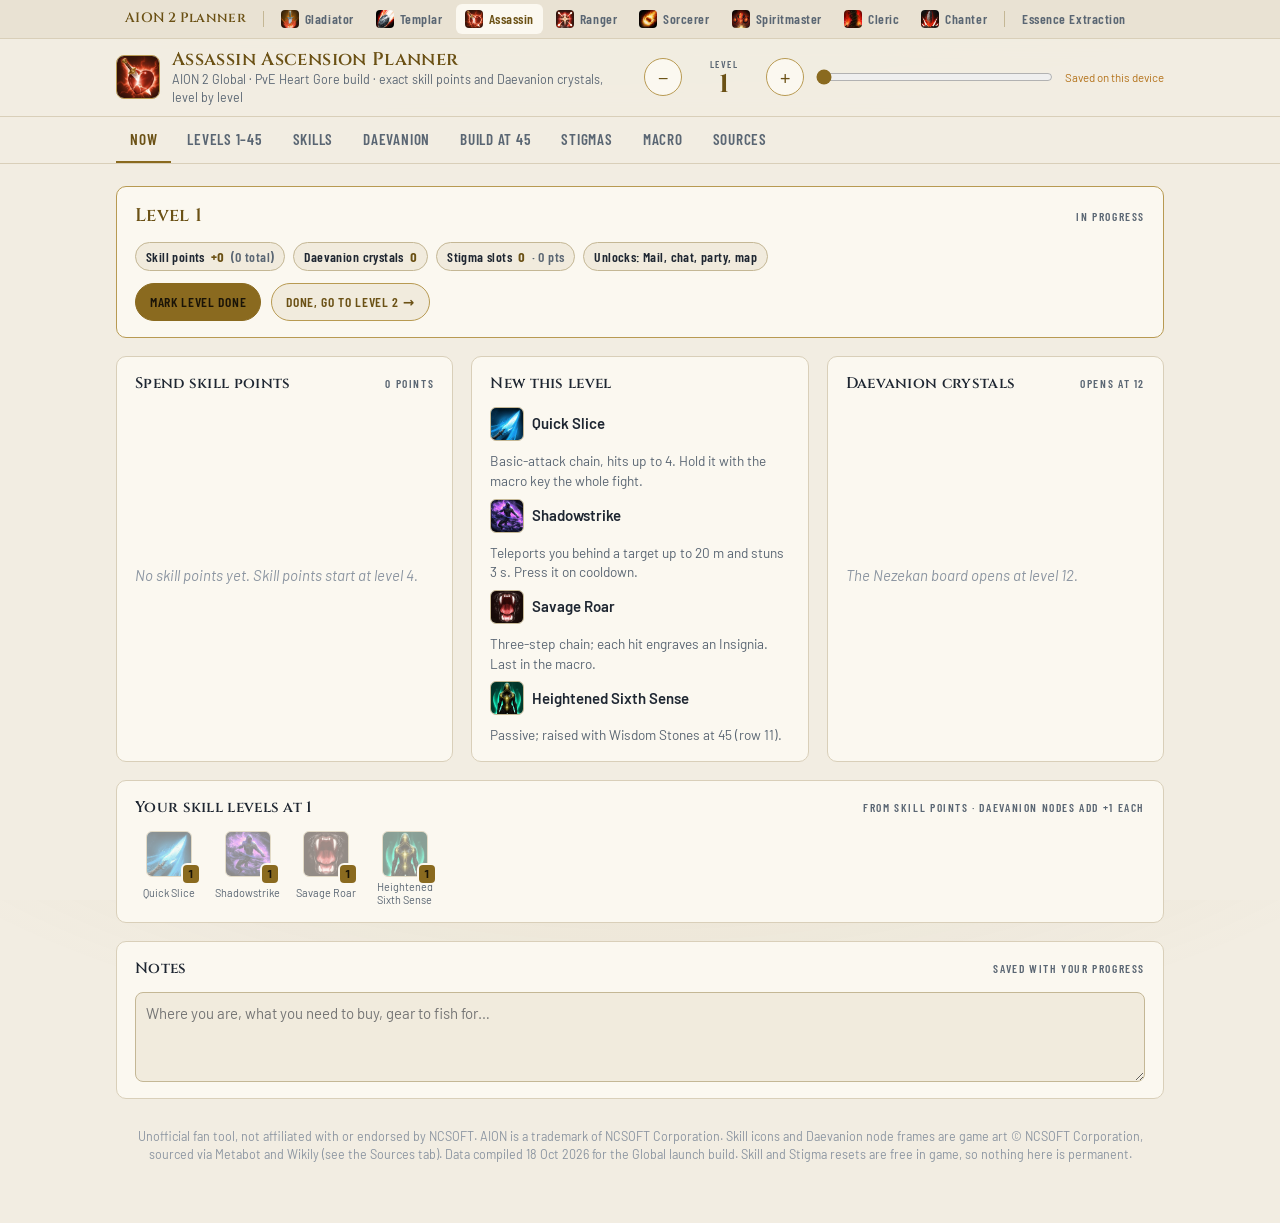
==== assassin-planner/index.html @ aa89713c "Add planners for the other seven classes, an Essence Extraction guide and a menu - Gladiator, Templa" ====
<!doctype html>
<html lang="en">
<head>
<meta charset="utf-8">
<meta name="viewport" content="width=device-width,initial-scale=1">
<title>Assassin Ascension Planner</title>
<meta name="description" content="Assassin levelling planner for AION 2 Global: PvE Heart Gore build, skill points, Specialties, Daevanion crystals and Stigmas for every level from 1 to 45.">
<link rel="icon" href="icons/13350000.webp">
<link rel="stylesheet" href="https://fonts.googleapis.com/css2?family=Cinzel:wght@500;600;700&family=Barlow:wght@400;500;600;700&family=Barlow+Condensed:wght@500;600;700&display=swap">
<link rel="stylesheet" href="../shared/planner.css">
</head>
<body>
<nav class="site" id="site" aria-label="Planners"></nav>
<header class="top"><div class="wrap">
  <div class="brand">
    <img src="icons/13350000.webp" alt="">
    <div><h1>Assassin Ascension Planner</h1><p class="sub">AION 2 Global · PvE Heart Gore build · exact skill points and Daevanion crystals, level by level</p></div>
  </div>
  <div class="lvl">
    <button class="btn" id="lvDown" aria-label="Level down">−</button>
    <div class="read"><span class="eyebrow">Level</span><output id="lvOut" for="lvRange">1</output></div>
    <button class="btn" id="lvUp" aria-label="Level up">+</button>
    <input type="range" id="lvRange" min="1" max="45" value="1" aria-label="Current level">
    <span class="save" id="saveState">Loading…</span>
  </div>
</div></header>

<nav class="tabs" aria-label="Sections"><div class="wrap" role="tablist">
  <button class="tab" role="tab" data-tab="now" aria-selected="true">Now</button>
  <button class="tab" role="tab" data-tab="levels">Levels 1–45</button>
  <button class="tab" role="tab" data-tab="skills">Skills</button>
  <button class="tab" role="tab" data-tab="daev">Daevanion</button>
  <button class="tab" role="tab" data-tab="build">Build at 45</button>
  <button class="tab" role="tab" data-tab="stig">Stigmas</button>
  <button class="tab" role="tab" data-tab="macro">Macro</button>
  <button class="tab" role="tab" data-tab="src">Sources</button>
</div></nav>

<main><div class="wrap">
  <section class="panel on" id="p-now" role="tabpanel"></section>
  <section class="panel" id="p-levels" role="tabpanel"></section>
  <section class="panel" id="p-skills" role="tabpanel"></section>
  <section class="panel" id="p-daev" role="tabpanel"></section>
  <section class="panel" id="p-build" role="tabpanel"></section>
  <section class="panel" id="p-stig" role="tabpanel"></section>
  <section class="panel" id="p-macro" role="tabpanel"></section>
  <section class="panel" id="p-src" role="tabpanel"></section>
  <p class="foot">Unofficial fan tool, not affiliated with or endorsed by NCSOFT. AION is a trademark of NCSOFT Corporation. Skill icons and Daevanion node frames are game art &copy; NCSOFT Corporation, sourced via Metabot and Wikily (see the Sources tab). Data compiled 18 Oct 2026 for the Global launch build. Skill and Stigma resets are free in game, so nothing here is permanent.</p>
</div></main>
<div class="tip" id="tip" hidden></div>
<script src="../shared/site.js"></script>
<script src="data.js"></script>
<script src="../shared/planner.js"></script>
</body>
</html>
---- shared/planner.css ----
/* Shared by every class planner and the gathering guide. Layout: a site menu, a sticky level bar, a tab strip, one column of panels (max 1080px); Daevanion boards are square CSS grids with the game's node frames. Dark-first, like the game UI. */
:root{
  --bg:#0b1016; --bg2:#111923; --panel:#172230; --panel2:#1d2a3a; --line:#2a3a4d; --line2:#3b4f66;
  --fg:#e9e3d3; --muted:#9ba7b5; --faint:#6c7886;
  --gold:#d6b45e; --gold2:#f1d98f; --gold-dim:#8f7a3d;
  --fire:#ff8249; --water:#62b6ff; --ok:#79d49a; --warn:#f0b65a;
  --p0:#e3c36a; --p1:#6fb3ff; --p2:#c69cff; --p3:#ff8fa6;
  --font-display:'Cinzel',Georgia,'Times New Roman',serif;
  --font-body:'Barlow','Segoe UI',system-ui,sans-serif;
  --font-cond:'Barlow Condensed','Barlow','Segoe UI',system-ui,sans-serif;
  --shadow:0 10px 30px rgba(0,0,0,.35);
  color-scheme:dark;
}
@media (prefers-color-scheme: light){
  :root:not([data-theme="dark"]){
    --bg:#f2ede2; --bg2:#e9e2d3; --panel:#fbf8f0; --panel2:#f1ebdd; --line:#d9cfb9; --line2:#c4b795;
    --fg:#1e2631; --muted:#5a6673; --faint:#8b95a1;
    --gold:#8a6a1f; --gold2:#6b5115; --gold-dim:#b89a52;
    --fire:#d2551c; --water:#1f6fc2; --ok:#2e8a52; --warn:#b4731c;
    --p0:#b8902a; --p1:#2b7fd4; --p2:#8a5fd0; --p3:#d44b6b;
    --shadow:0 10px 30px rgba(60,40,10,.12);
    color-scheme:light;
  }
}
:root[data-theme="light"]{
  --bg:#f2ede2; --bg2:#e9e2d3; --panel:#fbf8f0; --panel2:#f1ebdd; --line:#d9cfb9; --line2:#c4b795;
  --fg:#1e2631; --muted:#5a6673; --faint:#8b95a1;
  --gold:#8a6a1f; --gold2:#6b5115; --gold-dim:#b89a52;
  --fire:#d2551c; --water:#1f6fc2; --ok:#2e8a52; --warn:#b4731c;
  --p0:#b8902a; --p1:#2b7fd4; --p2:#8a5fd0; --p3:#d44b6b;
  --shadow:0 10px 30px rgba(60,40,10,.12);
  color-scheme:light;
}
*{box-sizing:border-box}
html,body{height:100%}
body{margin:0;background:var(--bg);color:var(--fg);font:15px/1.45 var(--font-body);-webkit-font-smoothing:antialiased}
body{background-image:radial-gradient(1200px 500px at 50% -200px, color-mix(in srgb, var(--gold) 12%, transparent), transparent 70%)}
button,input{font:inherit;color:inherit}
button{cursor:pointer}
button:focus-visible,input:focus-visible,[tabindex]:focus-visible{outline:2px solid var(--gold);outline-offset:2px}
img{max-width:100%}
h1,h2,h3{font-family:var(--font-display);font-weight:600;letter-spacing:.02em;text-wrap:balance;margin:0}
h2{font-size:1.15rem;color:var(--gold2)}
h3{font-size:.95rem;color:var(--fg)}
p{margin:0}
a{color:var(--water)}
.wrap{max-width:1080px;margin:0 auto;padding-inline:16px}
.eyebrow{font-family:var(--font-cond);font-weight:600;letter-spacing:.14em;text-transform:uppercase;font-size:.72rem;color:var(--muted)}
.num{font-variant-numeric:tabular-nums}

/* ---------- top bar ---------- */
.top{position:sticky;top:env(safe-area-inset-top,0px);z-index:20;background:color-mix(in srgb, var(--bg) 88%, transparent);backdrop-filter:blur(10px);border-bottom:1px solid var(--line)}
.top .wrap{display:flex;flex-wrap:wrap;align-items:center;gap:12px 24px;padding-block:10px}
.brand{display:flex;align-items:center;gap:12px;min-width:0;flex:1 1 280px}
.brand img{width:44px;height:44px;border-radius:8px;border:1px solid var(--gold-dim);box-shadow:0 0 0 2px var(--bg)}
.brand h1{font-size:1.15rem;color:var(--gold2);line-height:1.15}
.brand .sub{font-size:.78rem;color:var(--muted)}
.lvl{display:flex;align-items:center;gap:10px;flex:1 1 300px;max-width:520px}
.lvl .btn{width:38px;height:38px;border-radius:50%;border:1px solid var(--gold-dim);background:var(--panel);color:var(--gold2);font-size:1.3rem;line-height:1;display:grid;place-items:center}
.lvl .btn:hover{background:var(--panel2)}
.lvl .read{display:flex;flex-direction:column;align-items:center;min-width:64px}
.lvl .read .eyebrow{font-size:.62rem}
.lvl output{font-family:var(--font-display);font-size:1.6rem;font-weight:700;color:var(--gold2);line-height:1}
.lvl input[type=range]{flex:1;accent-color:var(--gold);min-width:90px}
.save{font-size:.72rem;color:var(--muted);white-space:nowrap}
.save.ok{color:var(--ok)}
.save.local{color:var(--warn)}

/* ---------- tabs ---------- */
.tabs{position:sticky;top:calc(env(safe-area-inset-top,0px) + 65px);z-index:19;background:var(--bg);border-bottom:1px solid var(--line)}
.tabs .wrap{display:flex;gap:2px;overflow-x:auto;scrollbar-width:none;padding-block:0}
.tabs .wrap::-webkit-scrollbar{display:none}
.tab{border:0;background:transparent;padding:11px 14px;font-family:var(--font-cond);font-weight:600;font-size:.95rem;letter-spacing:.05em;text-transform:uppercase;color:var(--muted);border-bottom:2px solid transparent;white-space:nowrap}
.tab:hover{color:var(--fg)}
.tab[aria-selected="true"]{color:var(--gold2);border-bottom-color:var(--gold)}
@media (max-width:640px){ .tabs{top:auto;position:static} }

main .wrap{padding-block:22px 60px;display:grid;gap:18px}
.panel{display:none}
.panel.on{display:grid;gap:18px}

/* ---------- cards ---------- */
.card{background:var(--panel);border:1px solid var(--line);border-radius:10px;padding:16px 18px;display:grid;gap:12px;min-width:0}
.card.gold{border-color:var(--gold-dim)}
.card header{display:flex;flex-wrap:wrap;align-items:baseline;gap:6px 14px}
.card header .eyebrow{margin-left:auto}
.grid2{display:grid;grid-template-columns:repeat(auto-fit,minmax(300px,1fr));gap:18px}
.chips{display:flex;flex-wrap:wrap;gap:8px}
.chip{display:inline-flex;align-items:center;gap:6px;padding:4px 10px;border-radius:999px;border:1px solid var(--line2);background:var(--panel2);font-family:var(--font-cond);font-weight:600;font-size:.85rem;letter-spacing:.03em}
.chip b{color:var(--gold2)}
.note{color:var(--muted);font-size:.9rem}
.keep{color:var(--warn);font-size:.9rem}
.keep::before{content:"Keep: ";font-family:var(--font-cond);font-weight:700;letter-spacing:.06em;text-transform:uppercase;font-size:.72rem}
.muted{color:var(--muted)}
.empty{color:var(--faint);font-style:italic}

/* skill icon */
.ico{width:34px;height:34px;border-radius:6px;border:1px solid var(--line2);object-fit:cover;flex:none;background:#000}
.ico.sm{width:24px;height:24px;border-radius:5px}
.ico.lg{width:48px;height:48px;border-radius:8px}
.sk{display:inline-flex;align-items:center;gap:8px;min-width:0}
.sk .nm{font-weight:600}
.sk.fire .nm{color:var(--fire)} .sk.water .nm{color:var(--water)}
.list{display:grid;gap:8px;margin:0;padding:0;list-style:none}
.list li{display:flex;align-items:center;gap:10px;flex-wrap:wrap;min-width:0}
.list li .arrow{font-family:var(--font-cond);font-weight:700;font-size:1.05rem;color:var(--gold2);white-space:nowrap}
.list li .cost{margin-left:auto;color:var(--muted);font-size:.85rem;white-space:nowrap}
.lvbadge{display:inline-grid;place-items:center;min-width:1.5em;height:1.5em;padding-inline:.35em;border-radius:5px;background:var(--panel2);border:1px solid var(--line2);font-family:var(--font-cond);font-weight:700;font-size:.8rem;color:var(--gold2)}
.spec{display:grid;gap:4px}
.spec .pick{color:var(--fg)}

/* icon wall: skill levels at this level */
.wall{display:grid;grid-template-columns:repeat(auto-fill,minmax(64px,1fr));gap:10px}
.wall .cell{position:relative;display:grid;justify-items:center;gap:4px;text-align:center;font-size:.68rem;line-height:1.15;color:var(--muted)}
.wall .cell .ico{width:46px;height:46px}
.wall .cell .lv{position:absolute;top:34px;right:calc(50% - 30px);background:var(--gold);color:#1a1408;font-family:var(--font-cond);font-weight:700;font-size:.72rem;line-height:1;padding:3px 5px;border-radius:4px;box-shadow:0 0 0 2px var(--panel)}
.wall .cell.max .lv{background:var(--fire);color:#fff}
.wall .cell.one .ico{opacity:.45}

/* ---------- buttons ---------- */
.act{display:flex;flex-wrap:wrap;gap:10px}
.pill{border:1px solid var(--gold-dim);background:var(--panel2);color:var(--gold2);padding:8px 14px;border-radius:999px;font-family:var(--font-cond);font-weight:600;letter-spacing:.05em;text-transform:uppercase;font-size:.85rem}
.pill:hover{background:color-mix(in srgb, var(--gold) 18%, var(--panel2))}
.pill.primary{background:var(--gold);color:#1a1408;border-color:var(--gold)}
.pill.primary:hover{background:var(--gold2)}
.pill.done{background:var(--ok);color:#0b2213;border-color:var(--ok)}
.pill.ghost{border-color:var(--line2);color:var(--muted)}

/* ---------- levels table ---------- */
.tscroll{overflow-x:auto;min-width:0}
table{border-collapse:collapse;width:100%;font-size:.9rem}
th,td{text-align:left;padding:8px 10px;border-bottom:1px solid var(--line);vertical-align:top}
th{font-family:var(--font-cond);font-weight:600;letter-spacing:.08em;text-transform:uppercase;font-size:.72rem;color:var(--muted);position:sticky;top:0;background:var(--panel)}
tr.cur td{background:color-mix(in srgb, var(--gold) 12%, transparent)}
tr.isdone td{opacity:.6}
tr.isdone td:first-child,tr.isdone td:nth-child(2){opacity:1}
tr.clickable{cursor:pointer}
tr.clickable:hover td{background:color-mix(in srgb, var(--gold) 6%, transparent)}
td .mini{display:inline-flex;align-items:center;gap:4px;margin:2px 8px 2px 0;white-space:nowrap}
td .mini .ico{width:22px;height:22px;border-radius:4px}
.chk{width:18px;height:18px;accent-color:var(--ok)}
.lvcell{font-family:var(--font-display);font-weight:700;color:var(--gold2)}

/* ---------- skills table ---------- */
.skillrow{display:grid;grid-template-columns:48px 1fr;gap:12px;padding:12px 0;border-bottom:1px solid var(--line)}
.skillrow:last-child{border-bottom:0}
.skillrow .meta{display:flex;flex-wrap:wrap;gap:6px 14px;font-size:.82rem;color:var(--muted)}
.skillrow .meta b{color:var(--fg);font-weight:600}
.skillrow .role{font-size:.9rem}
.skillrow .specs{display:grid;gap:3px;font-size:.85rem}
.skillrow .specs span{color:var(--muted)}
.skillrow .specs span b{color:var(--gold2);font-family:var(--font-cond);font-weight:600;letter-spacing:.05em}
.skillrow .head{display:flex;flex-wrap:wrap;align-items:center;gap:8px 12px}

/* ---------- boards ---------- */
.btabs{display:flex;flex-wrap:wrap;gap:8px}
.btab{border:1px solid var(--line2);background:var(--panel2);padding:7px 14px;border-radius:8px;font-family:var(--font-cond);font-weight:600;letter-spacing:.05em;text-transform:uppercase;font-size:.85rem;color:var(--muted)}
.btab[aria-selected="true"]{border-color:var(--gold);color:var(--gold2);background:color-mix(in srgb, var(--gold) 14%, var(--panel2))}
.btab small{display:block;font-weight:500;letter-spacing:0;text-transform:none;font-size:.72rem;color:var(--faint)}
.boardwrap{display:grid;grid-template-columns:minmax(0,640px) minmax(260px,1fr);gap:20px;align-items:start}
@media (max-width:860px){ .boardwrap{grid-template-columns:1fr} }
.board{display:grid;gap:3px;width:100%;max-width:640px;font-size:clamp(7px,1.6vw,13px);background:color-mix(in srgb, var(--bg2) 80%, black);padding:8px;border-radius:12px;border:1px solid var(--line);position:relative}
.nd{position:relative;aspect-ratio:1;border:0;padding:0;background:transparent;border-radius:14%;opacity:.28;filter:grayscale(.7);transition:opacity .15s,transform .15s}
.nd.g-start{opacity:1;filter:none;cursor:default}
.nd.route{opacity:.72;filter:none}
.nd.owned{opacity:1;filter:none}
.nd.now{opacity:1;filter:none;animation:pulse 1.4s ease-in-out infinite}
.nd:hover{opacity:1;filter:none;transform:scale(1.08);z-index:3}
.nd .frame{position:absolute;inset:0;background:center/100% 100% no-repeat}
.nd.g-common .frame{background-image:url(sprites/common.png)}
.nd.g-rare .frame{background-image:url(sprites/rare.png)}
.nd.g-legend .frame{background-image:url(sprites/legend.png)}
.nd.g-unique .frame{background-image:url(sprites/unique.png)}
.nd.g-start .frame{background-image:url(sprites/start.png)}
.nd img{position:absolute;left:22%;top:22%;width:56%;height:56%;border-radius:50%;object-fit:cover;box-shadow:0 0 0 1px rgba(0,0,0,.6)}
.nd .ab{position:absolute;inset:0;display:grid;place-items:center;font-family:var(--font-cond);font-weight:700;font-size:1em;letter-spacing:.02em;color:#f3dc92;text-shadow:0 1px 2px #000}
.nd.g-unique .ab{color:#ffd47a;font-size:1.05em}
.nd .n{position:absolute;right:-6%;top:-6%;min-width:1.5em;height:1.5em;padding-inline:.25em;border-radius:50%;display:grid;place-items:center;font-family:var(--font-cond);font-weight:700;font-size:1.05em;line-height:1;color:#111;background:var(--p0);box-shadow:0 0 0 1.5px #000;z-index:2}
.nd.ph1 .n{background:var(--p1)} .nd.ph2 .n{background:var(--p2)} .nd.ph3 .n{background:var(--p3)}
.nd .ring{position:absolute;inset:3%;border-radius:14%;border:2px solid transparent;pointer-events:none}
.nd.ph0 .ring{border-color:color-mix(in srgb, var(--p0) 70%, transparent)}
.nd.ph1 .ring{border-color:color-mix(in srgb, var(--p1) 70%, transparent)}
.nd.ph2 .ring{border-color:color-mix(in srgb, var(--p2) 70%, transparent)}
.nd.ph3 .ring{border-color:color-mix(in srgb, var(--p3) 70%, transparent)}
.nd.owned .ring{border-width:2.5px;border-style:solid;border-color:var(--ok)}
.nd.owned::after{content:"";position:absolute;right:-5%;bottom:-5%;width:28%;height:28%;border-radius:50%;background:var(--ok);box-shadow:0 0 0 1.5px #000;z-index:2}
@keyframes pulse{0%,100%{box-shadow:0 0 0 0 color-mix(in srgb, var(--gold) 70%, transparent)}50%{box-shadow:0 0 0 5px transparent}}
@media (prefers-reduced-motion: reduce){ .nd.now{animation:none;box-shadow:0 0 0 3px var(--gold)} .nd{transition:none} }
.legend{display:flex;flex-wrap:wrap;gap:8px 16px;font-size:.8rem;color:var(--muted);align-items:center}
.legend i{display:inline-block;width:12px;height:12px;border-radius:50%;margin-right:5px;vertical-align:-1px}
.steps{display:grid;gap:6px;margin:0;padding:0;list-style:none;font-size:.9rem}
.steps li{display:grid;grid-template-columns:auto 1fr auto;gap:10px;align-items:center;padding:6px 8px;border-radius:8px;border:1px solid var(--line);background:var(--panel2)}
.steps li.owned{border-color:color-mix(in srgb, var(--ok) 50%, var(--line))}
.steps li .n{width:1.7em;height:1.7em;border-radius:50%;display:grid;place-items:center;font-family:var(--font-cond);font-weight:700;color:#111;background:var(--p0);font-size:.8rem}
.steps li.ph1 .n{background:var(--p1)} .steps li.ph2 .n{background:var(--p2)} .steps li.ph3 .n{background:var(--p3)}
.steps li .n.none{background:var(--line2);color:var(--fg)}
.steps li small{color:var(--muted);display:block}
.steps li .cost{color:var(--muted);font-family:var(--font-cond);font-weight:600;white-space:nowrap}
.steps li .lv{font-family:var(--font-cond);font-weight:700;color:var(--gold2)}
.tip{position:fixed;z-index:50;pointer-events:none;background:var(--panel);border:1px solid var(--gold-dim);color:var(--fg);padding:6px 10px;border-radius:8px;font-size:.82rem;box-shadow:var(--shadow);max-width:260px}
.tip[hidden]{display:none}
.phase-h{display:flex;flex-wrap:wrap;align-items:baseline;gap:8px 14px}
.phase-h .dot{width:12px;height:12px;border-radius:50%;display:inline-block}

/* ---------- build / stigma ---------- */
.order{display:grid;gap:8px;margin:0;padding:0;list-style:none;counter-reset:o}
.order li{display:grid;grid-template-columns:2.2em 1fr auto;gap:10px;align-items:center;padding:8px 10px;border:1px solid var(--line);border-radius:8px;background:var(--panel2)}
.order li .o{font-family:var(--font-display);font-weight:700;color:var(--gold2);font-size:1.05rem;text-align:center}
.order li .skills{display:flex;flex-wrap:wrap;gap:6px 12px}
.order li .to{font-family:var(--font-cond);font-weight:600;color:var(--muted);white-space:nowrap;text-align:right}
.order li .to b{color:var(--gold2);display:block;font-size:1.05rem}
.stig{display:grid;grid-template-columns:48px 1fr;gap:12px;align-items:start}
.macro{display:grid;gap:10px}
.macro .row{display:grid;grid-template-columns:150px 1fr;gap:10px;align-items:start;font-size:.92rem}
.macro .row .k{font-family:var(--font-cond);font-weight:600;letter-spacing:.05em;text-transform:uppercase;color:var(--gold2);font-size:.8rem;padding-top:3px}
.macro .row .v{display:flex;flex-wrap:wrap;gap:6px 10px;align-items:center}
@media (max-width:520px){ .macro .row{grid-template-columns:1fr} }
.src{display:grid;gap:8px;margin:0;padding-left:1.2em;font-size:.92rem}
textarea{width:100%;min-height:90px;background:var(--panel2);color:var(--fg);border:1px solid var(--line2);border-radius:8px;padding:10px;font:inherit;resize:vertical}

/* macro */
.keys{display:grid;grid-template-columns:repeat(auto-fit,minmax(230px,1fr));gap:12px}
.keytile{display:grid;gap:8px;align-content:start;padding:12px;border:1px solid var(--line2);border-radius:10px;background:var(--panel2)}
.keytile .kcap{justify-self:start;font-family:var(--font-cond);font-weight:700;letter-spacing:.08em;text-transform:uppercase;font-size:.72rem;padding:3px 9px;border-radius:5px;background:var(--bg);border:1px solid var(--line2);border-bottom-width:3px;color:var(--gold2)}
.keytile.macrokey{border-color:var(--gold);background:color-mix(in srgb, var(--gold) 10%, var(--panel2))}
.keytile .kbody{font-weight:600}
.keytile small{color:var(--muted);font-size:.85rem;line-height:1.35}
.mstacks{display:flex;flex-wrap:wrap;gap:16px;align-items:flex-start}
.mstack{display:grid;gap:8px;flex:1 1 280px;min-width:0;padding:12px;border:1px solid var(--gold-dim);border-radius:10px;background:var(--panel2)}
.mstack.small{flex:0 1 280px}
.mtag{font-family:var(--font-cond);font-weight:700;letter-spacing:.08em;text-transform:uppercase;font-size:.78rem;color:var(--gold2)}
.mcells{display:grid;gap:6px;margin:0;padding:0;list-style:none}
.mcell{display:grid;grid-template-columns:auto auto 1fr;gap:10px;align-items:center;padding:6px 8px;border-radius:8px;border:1px solid var(--line);background:var(--panel)}
.mcell .mn{width:1.8em;height:1.8em;border-radius:50%;display:grid;place-items:center;font-family:var(--font-cond);font-weight:700;font-size:.85rem;background:var(--line2);color:var(--fg)}
.mcell.first{border-color:var(--gold)}
.mcell.first .mn{background:var(--gold);color:#1a1408}
.mcell small{grid-column:3;color:var(--muted);font-size:.8rem;margin-top:-4px}
.seq{display:flex;flex-wrap:wrap;gap:6px 8px;align-items:center;font-family:var(--font-cond);font-weight:600}
.seq .s{display:inline-flex;align-items:center;gap:6px;padding:3px 10px 3px 4px;border-radius:999px;background:var(--panel2);border:1px solid var(--line2)}
.seq .s b{width:1.6em;height:1.6em;border-radius:50%;display:grid;place-items:center;background:var(--gold);color:#1a1408;font-size:.8rem}
.seq .a{color:var(--gold-dim)}
.when{display:grid;gap:8px;margin:0;padding:0;list-style:none}
.when li{display:grid;grid-template-columns:minmax(150px,230px) 1fr;gap:6px 14px;align-items:center;padding:8px 10px;border:1px solid var(--line);border-radius:8px;background:var(--panel2)}
.when li .who{display:flex;flex-wrap:wrap;gap:6px 10px}
.when li .why{color:var(--muted);font-size:.9rem}
@media (max-width:560px){ .when li{grid-template-columns:1fr} }
.fix{display:grid;gap:8px;margin:0;padding:0;list-style:none}
.fix li{padding:8px 10px;border-left:3px solid var(--warn);background:var(--panel2);border-radius:0 8px 8px 0;font-size:.9rem}
.fix li b{color:var(--warn)}
.foot{color:var(--faint);font-size:.78rem;text-align:center;padding-top:10px}

/* ---------- site menu ---------- */
.site{background:var(--bg2);border-bottom:1px solid var(--line);font-family:var(--font-cond);font-weight:600;letter-spacing:.04em;font-size:.85rem}
.site .wrap{display:flex;align-items:center;gap:4px;overflow-x:auto;scrollbar-width:none;padding-block:4px}
.site .wrap::-webkit-scrollbar{display:none}
.site a{color:var(--muted);text-decoration:none;padding:5px 9px;border-radius:6px;white-space:nowrap;display:inline-flex;align-items:center;gap:6px}
.site a:hover{color:var(--fg);background:var(--panel)}
.site a[aria-current="page"]{color:var(--gold2);background:var(--panel)}
.site a.home{color:var(--gold2);font-family:var(--font-display);letter-spacing:.02em}
.site a img{width:18px;height:18px;border-radius:4px}
.site .sep{width:1px;height:16px;background:var(--line2);margin-inline:4px;flex:none}
.ico.ph{display:inline-grid;place-items:center;font-family:var(--font-cond);font-weight:700;font-size:.7rem;color:var(--gold2);background:var(--panel2)}
.nd .ph{position:absolute;left:22%;top:22%;width:56%;height:56%;border-radius:50%;display:grid;place-items:center;background:#000;color:var(--gold2);font-family:var(--font-cond);font-weight:700;font-size:.8em}
@media (max-width:520px){ .lvl{flex-wrap:wrap;min-width:0} .lvl .save{flex-basis:100%;text-align:right;margin-top:-6px} }
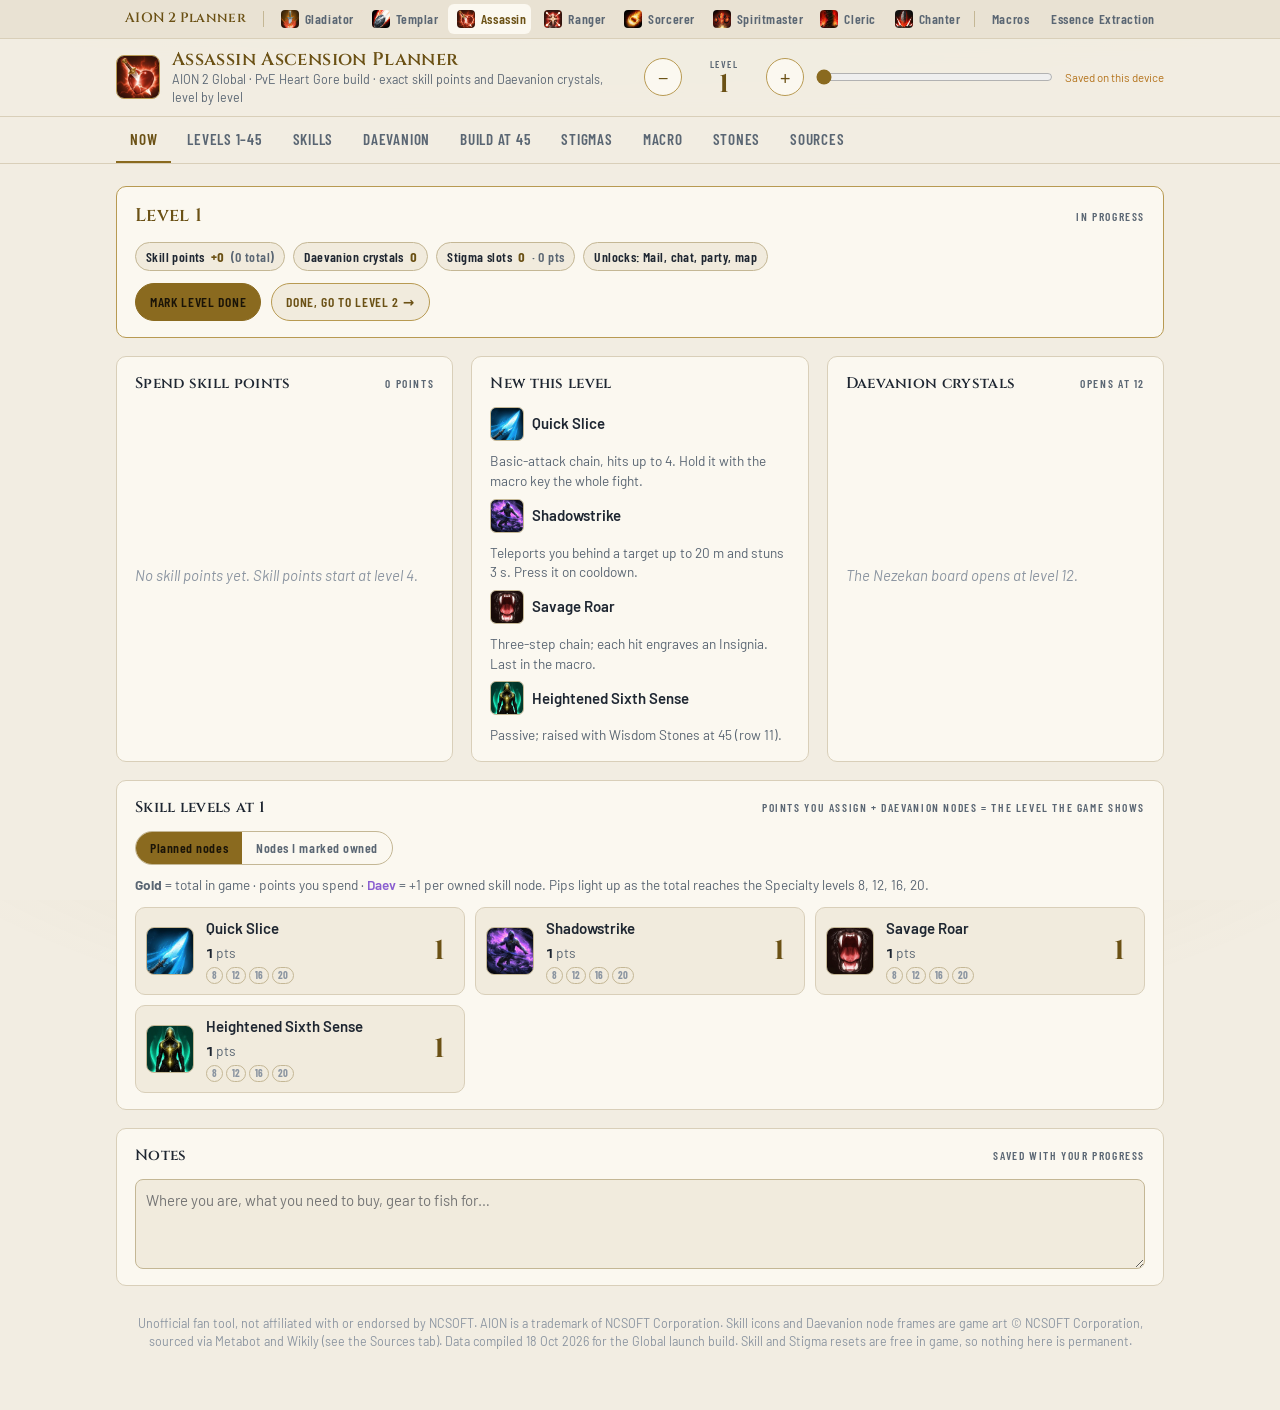
==== commit 036321ce: "Add a Stones tab to every class planner Each planner gets a Stones tab: the class's Manastone priori" ====
--- a/assassin-planner/index.html
+++ b/assassin-planner/index.html
@@ -33,6 +33,7 @@
   <button class="tab" role="tab" data-tab="build">Build at 45</button>
   <button class="tab" role="tab" data-tab="stig">Stigmas</button>
   <button class="tab" role="tab" data-tab="macro">Macro</button>
+  <button class="tab" role="tab" data-tab="stones">Stones</button>
   <button class="tab" role="tab" data-tab="src">Sources</button>
 </div></nav>
 
@@ -44,12 +45,15 @@
   <section class="panel" id="p-build" role="tabpanel"></section>
   <section class="panel" id="p-stig" role="tabpanel"></section>
   <section class="panel" id="p-macro" role="tabpanel"></section>
+  <section class="panel" id="p-stones" role="tabpanel"></section>
   <section class="panel" id="p-src" role="tabpanel"></section>
   <p class="foot">Unofficial fan tool, not affiliated with or endorsed by NCSOFT. AION is a trademark of NCSOFT Corporation. Skill icons and Daevanion node frames are game art &copy; NCSOFT Corporation, sourced via Metabot and Wikily (see the Sources tab). Data compiled 18 Oct 2026 for the Global launch build. Skill and Stigma resets are free in game, so nothing here is permanent.</p>
 </div></main>
 <div class="tip" id="tip" hidden></div>
 <script src="../shared/site.js"></script>
+<script src="../shared/stones.js"></script>
 <script src="data.js"></script>
+<script src="stones.js"></script>
 <script src="../shared/planner.js"></script>
 </body>
 </html>
--- a/shared/planner.css
+++ b/shared/planner.css
@@ -247,6 +247,59 @@
 .fix{display:grid;gap:8px;margin:0;padding:0;list-style:none}
 .fix li{padding:8px 10px;border-left:3px solid var(--warn);background:var(--panel2);border-radius:0 8px 8px 0;font-size:.9rem}
 .fix li b{color:var(--warn)}
+/* skill level breakdown: points + Daevanion */
+.dv{color:var(--p2);font-weight:600}
+.lvgrid{display:grid;grid-template-columns:repeat(auto-fill,minmax(250px,1fr));gap:10px}
+.lvrow{display:grid;grid-template-columns:auto minmax(0,1fr) auto;gap:12px;align-items:center;padding:10px;border:1px solid var(--line);border-radius:10px;background:var(--panel2)}
+.lvrow .mid{display:grid;gap:4px;min-width:0}
+.lvrow .brk{font-size:.85rem;color:var(--muted)}
+.lvrow .brk b{color:var(--fg)}
+.lvrow .big{font-family:var(--font-display);font-weight:700;font-size:1.7rem;line-height:1;color:var(--gold2);min-width:1.6ch;text-align:center}
+.pips{display:inline-flex;gap:3px;flex-wrap:wrap}
+.pip{font-family:var(--font-cond);font-weight:700;font-size:.66rem;line-height:1;padding:2px 5px;border-radius:999px;border:1px solid var(--line2);color:var(--faint)}
+.pip.on{background:var(--gold);border-color:var(--gold);color:#1a1408}
+.seg{display:inline-flex;border:1px solid var(--line2);border-radius:999px;overflow:hidden}
+.seg button{border:0;background:transparent;padding:6px 14px;font-family:var(--font-cond);font-weight:600;letter-spacing:.04em;font-size:.85rem;color:var(--muted)}
+.seg button[aria-pressed="true"]{background:var(--gold);color:#1a1408}
+.gain{display:inline-flex;align-items:center;gap:5px;font-size:.8rem;padding:2px 9px;border-radius:999px;background:color-mix(in srgb, var(--p2) 16%, transparent);border:1px solid color-mix(in srgb, var(--p2) 50%, transparent);color:var(--fg);white-space:nowrap}
+.gain b{color:var(--gold2)}
+.lvt{display:grid;gap:4px;font-size:.85rem;margin-top:2px}
+.lvt .r{display:flex;flex-wrap:wrap;align-items:center;gap:4px 10px}
+.lvt .r .lab{flex:0 0 170px;color:var(--muted)}
+.lvt .r .tot{color:var(--gold2);min-width:3ch}
+@media (max-width:520px){ .lvt .r .lab{flex-basis:100%} }
+.legendnote{font-size:.85rem;color:var(--muted)}
+/* stones tab */
+.sico{width:34px;height:34px;border-radius:7px;object-fit:cover;flex:none;border:1px solid var(--line2);background:#000;vertical-align:middle}
+.sico.sm{width:24px;height:24px;border-radius:5px}
+.sico.lg{width:48px;height:48px;border-radius:9px}
+.gr{display:inline-block;font-family:var(--font-cond);font-weight:700;font-size:.68rem;letter-spacing:.06em;text-transform:uppercase;padding:1px 7px;border-radius:999px;border:1px solid var(--gr);color:color-mix(in srgb, var(--gr) 65%, var(--fg))}
+.stonecards{display:grid;grid-template-columns:repeat(auto-fit,minmax(300px,1fr));gap:12px}
+.stonecard{display:grid;gap:10px;align-content:start;padding:12px;border:1px solid var(--line2);border-radius:10px;background:var(--panel2);min-width:0}
+.sc-head{display:flex;gap:12px;align-items:center}
+.sc-head>div{display:grid;gap:2px;min-width:0}
+.sc-head small{color:var(--muted);font-size:.82rem}
+.sc-grades{display:grid;gap:6px}
+.sc-g{display:grid;gap:1px;padding:6px 10px;border-left:3px solid var(--gr);background:var(--panel);border-radius:0 8px 8px 0}
+.sc-g b{color:color-mix(in srgb, var(--gr) 65%, var(--fg))}
+.sc-g small{color:var(--muted);font-size:.8rem}
+.pickblock{display:grid;gap:10px}
+.bars{display:grid;gap:8px;margin:0;padding:0;list-style:none}
+.bars li{display:grid;grid-template-columns:minmax(190px,1.4fr) minmax(120px,1fr) minmax(80px,1fr) 3.2em;gap:8px 12px;align-items:center;font-size:.9rem}
+.bars .bn{display:flex;align-items:center;gap:8px;flex-wrap:wrap;min-width:0}
+.bars .be{color:var(--muted);font-size:.82rem}
+.bars .bt{height:8px;border-radius:99px;background:var(--panel2);border:1px solid var(--line);overflow:hidden}
+.bars .bt i{display:block;height:100%;background:var(--gold)}
+@media (max-width:640px){ .bars li{grid-template-columns:1fr auto} .bars .be{grid-column:1/-1;order:3} .bars .bt{grid-column:1/-1;order:4} }
+.calc{display:flex;flex-wrap:wrap;gap:12px}
+.calc label{display:grid;gap:4px;font-family:var(--font-cond);font-weight:600;letter-spacing:.05em;text-transform:uppercase;font-size:.72rem;color:var(--muted)}
+.calc select{min-width:180px;max-width:100%;padding:8px 10px;border-radius:8px;border:1px solid var(--line2);background:var(--panel2);color:var(--fg);font:inherit;text-transform:none;letter-spacing:0;font-size:.95rem}
+.calcout{display:grid;grid-template-columns:repeat(auto-fit,minmax(170px,1fr));gap:10px}
+.cbox{display:grid;gap:2px;padding:10px 12px;border:1px solid var(--line);border-radius:10px;background:var(--panel2);min-width:0}
+.cbox b{font-family:var(--font-display);font-size:1.35rem;color:var(--gold2)}
+.cbox small{color:var(--muted);font-size:.8rem}
+table.theo tr.rec td{background:color-mix(in srgb, var(--gold) 8%, transparent)}
+table.theo td .gain{margin-left:6px}
 .foot{color:var(--faint);font-size:.78rem;text-align:center;padding-top:10px}
 
 /* ---------- site menu ---------- */
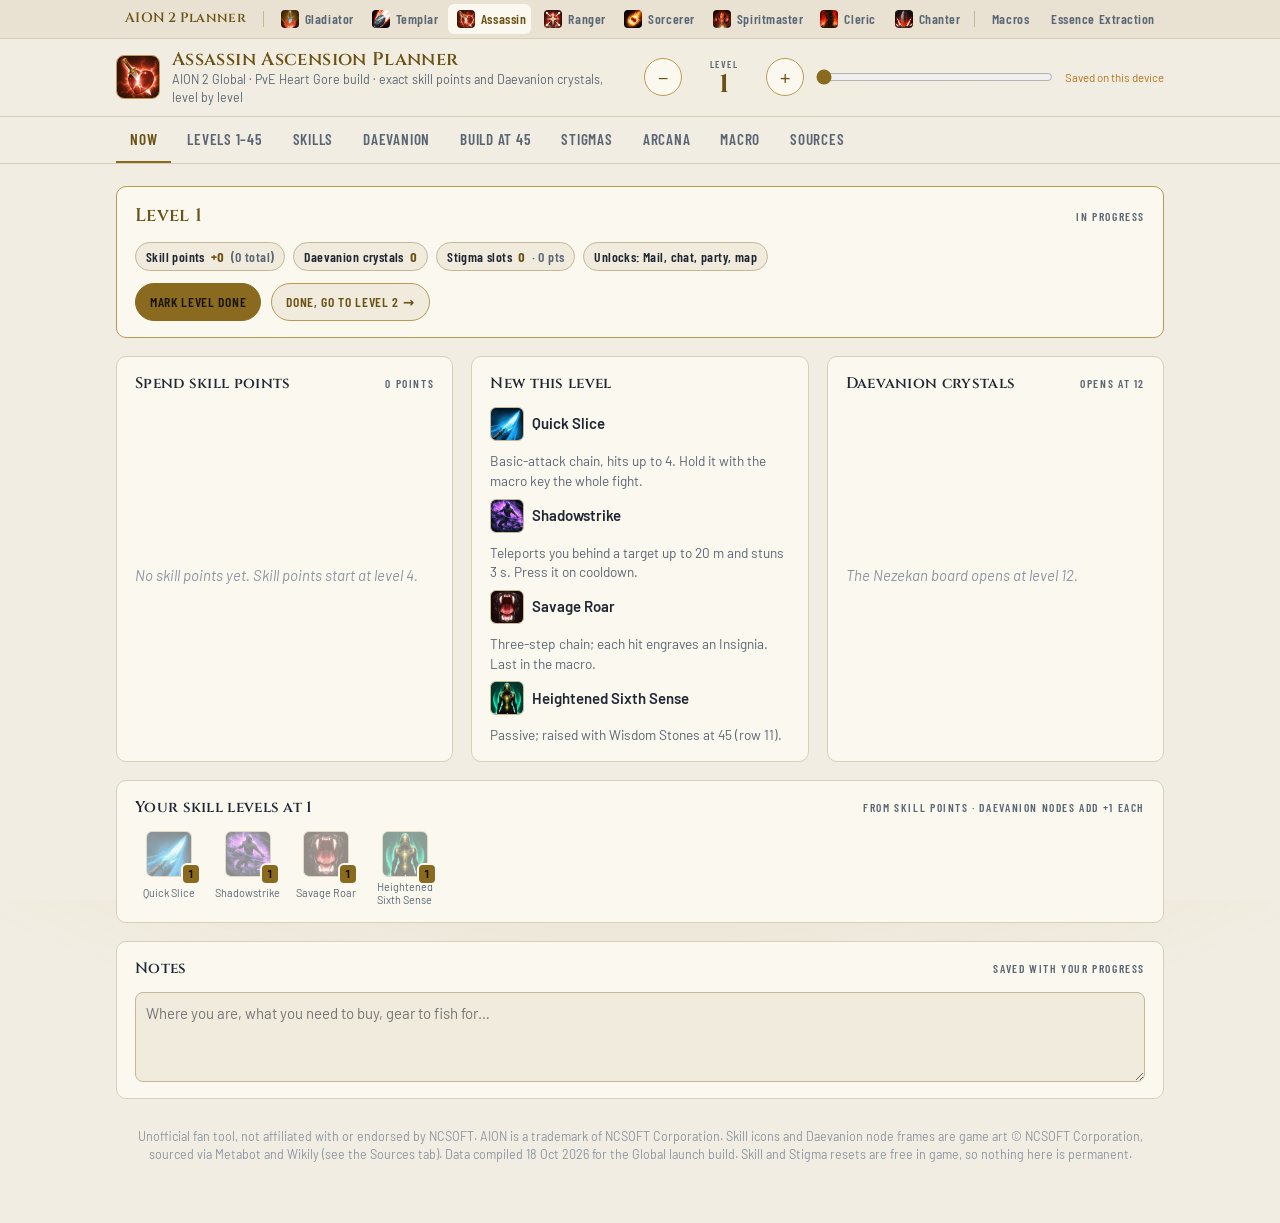
==== commit 92f394a8: "Add an Arcana tab to every class planner Each planner gets an Arcana tab with the five cards to keep" ====
--- a/assassin-planner/index.html
+++ b/assassin-planner/index.html
@@ -32,8 +32,8 @@
   <button class="tab" role="tab" data-tab="daev">Daevanion</button>
   <button class="tab" role="tab" data-tab="build">Build at 45</button>
   <button class="tab" role="tab" data-tab="stig">Stigmas</button>
+  <button class="tab" role="tab" data-tab="arcana">Arcana</button>
   <button class="tab" role="tab" data-tab="macro">Macro</button>
-  <button class="tab" role="tab" data-tab="stones">Stones</button>
   <button class="tab" role="tab" data-tab="src">Sources</button>
 </div></nav>
 
@@ -44,16 +44,14 @@
   <section class="panel" id="p-daev" role="tabpanel"></section>
   <section class="panel" id="p-build" role="tabpanel"></section>
   <section class="panel" id="p-stig" role="tabpanel"></section>
+  <section class="panel" id="p-arcana" role="tabpanel"></section>
   <section class="panel" id="p-macro" role="tabpanel"></section>
-  <section class="panel" id="p-stones" role="tabpanel"></section>
   <section class="panel" id="p-src" role="tabpanel"></section>
   <p class="foot">Unofficial fan tool, not affiliated with or endorsed by NCSOFT. AION is a trademark of NCSOFT Corporation. Skill icons and Daevanion node frames are game art &copy; NCSOFT Corporation, sourced via Metabot and Wikily (see the Sources tab). Data compiled 18 Oct 2026 for the Global launch build. Skill and Stigma resets are free in game, so nothing here is permanent.</p>
 </div></main>
 <div class="tip" id="tip" hidden></div>
 <script src="../shared/site.js"></script>
-<script src="../shared/stones.js"></script>
 <script src="data.js"></script>
-<script src="stones.js"></script>
 <script src="../shared/planner.js"></script>
 </body>
 </html>
--- a/shared/planner.css
+++ b/shared/planner.css
@@ -247,59 +247,6 @@
 .fix{display:grid;gap:8px;margin:0;padding:0;list-style:none}
 .fix li{padding:8px 10px;border-left:3px solid var(--warn);background:var(--panel2);border-radius:0 8px 8px 0;font-size:.9rem}
 .fix li b{color:var(--warn)}
-/* skill level breakdown: points + Daevanion */
-.dv{color:var(--p2);font-weight:600}
-.lvgrid{display:grid;grid-template-columns:repeat(auto-fill,minmax(250px,1fr));gap:10px}
-.lvrow{display:grid;grid-template-columns:auto minmax(0,1fr) auto;gap:12px;align-items:center;padding:10px;border:1px solid var(--line);border-radius:10px;background:var(--panel2)}
-.lvrow .mid{display:grid;gap:4px;min-width:0}
-.lvrow .brk{font-size:.85rem;color:var(--muted)}
-.lvrow .brk b{color:var(--fg)}
-.lvrow .big{font-family:var(--font-display);font-weight:700;font-size:1.7rem;line-height:1;color:var(--gold2);min-width:1.6ch;text-align:center}
-.pips{display:inline-flex;gap:3px;flex-wrap:wrap}
-.pip{font-family:var(--font-cond);font-weight:700;font-size:.66rem;line-height:1;padding:2px 5px;border-radius:999px;border:1px solid var(--line2);color:var(--faint)}
-.pip.on{background:var(--gold);border-color:var(--gold);color:#1a1408}
-.seg{display:inline-flex;border:1px solid var(--line2);border-radius:999px;overflow:hidden}
-.seg button{border:0;background:transparent;padding:6px 14px;font-family:var(--font-cond);font-weight:600;letter-spacing:.04em;font-size:.85rem;color:var(--muted)}
-.seg button[aria-pressed="true"]{background:var(--gold);color:#1a1408}
-.gain{display:inline-flex;align-items:center;gap:5px;font-size:.8rem;padding:2px 9px;border-radius:999px;background:color-mix(in srgb, var(--p2) 16%, transparent);border:1px solid color-mix(in srgb, var(--p2) 50%, transparent);color:var(--fg);white-space:nowrap}
-.gain b{color:var(--gold2)}
-.lvt{display:grid;gap:4px;font-size:.85rem;margin-top:2px}
-.lvt .r{display:flex;flex-wrap:wrap;align-items:center;gap:4px 10px}
-.lvt .r .lab{flex:0 0 170px;color:var(--muted)}
-.lvt .r .tot{color:var(--gold2);min-width:3ch}
-@media (max-width:520px){ .lvt .r .lab{flex-basis:100%} }
-.legendnote{font-size:.85rem;color:var(--muted)}
-/* stones tab */
-.sico{width:34px;height:34px;border-radius:7px;object-fit:cover;flex:none;border:1px solid var(--line2);background:#000;vertical-align:middle}
-.sico.sm{width:24px;height:24px;border-radius:5px}
-.sico.lg{width:48px;height:48px;border-radius:9px}
-.gr{display:inline-block;font-family:var(--font-cond);font-weight:700;font-size:.68rem;letter-spacing:.06em;text-transform:uppercase;padding:1px 7px;border-radius:999px;border:1px solid var(--gr);color:color-mix(in srgb, var(--gr) 65%, var(--fg))}
-.stonecards{display:grid;grid-template-columns:repeat(auto-fit,minmax(300px,1fr));gap:12px}
-.stonecard{display:grid;gap:10px;align-content:start;padding:12px;border:1px solid var(--line2);border-radius:10px;background:var(--panel2);min-width:0}
-.sc-head{display:flex;gap:12px;align-items:center}
-.sc-head>div{display:grid;gap:2px;min-width:0}
-.sc-head small{color:var(--muted);font-size:.82rem}
-.sc-grades{display:grid;gap:6px}
-.sc-g{display:grid;gap:1px;padding:6px 10px;border-left:3px solid var(--gr);background:var(--panel);border-radius:0 8px 8px 0}
-.sc-g b{color:color-mix(in srgb, var(--gr) 65%, var(--fg))}
-.sc-g small{color:var(--muted);font-size:.8rem}
-.pickblock{display:grid;gap:10px}
-.bars{display:grid;gap:8px;margin:0;padding:0;list-style:none}
-.bars li{display:grid;grid-template-columns:minmax(190px,1.4fr) minmax(120px,1fr) minmax(80px,1fr) 3.2em;gap:8px 12px;align-items:center;font-size:.9rem}
-.bars .bn{display:flex;align-items:center;gap:8px;flex-wrap:wrap;min-width:0}
-.bars .be{color:var(--muted);font-size:.82rem}
-.bars .bt{height:8px;border-radius:99px;background:var(--panel2);border:1px solid var(--line);overflow:hidden}
-.bars .bt i{display:block;height:100%;background:var(--gold)}
-@media (max-width:640px){ .bars li{grid-template-columns:1fr auto} .bars .be{grid-column:1/-1;order:3} .bars .bt{grid-column:1/-1;order:4} }
-.calc{display:flex;flex-wrap:wrap;gap:12px}
-.calc label{display:grid;gap:4px;font-family:var(--font-cond);font-weight:600;letter-spacing:.05em;text-transform:uppercase;font-size:.72rem;color:var(--muted)}
-.calc select{min-width:180px;max-width:100%;padding:8px 10px;border-radius:8px;border:1px solid var(--line2);background:var(--panel2);color:var(--fg);font:inherit;text-transform:none;letter-spacing:0;font-size:.95rem}
-.calcout{display:grid;grid-template-columns:repeat(auto-fit,minmax(170px,1fr));gap:10px}
-.cbox{display:grid;gap:2px;padding:10px 12px;border:1px solid var(--line);border-radius:10px;background:var(--panel2);min-width:0}
-.cbox b{font-family:var(--font-display);font-size:1.35rem;color:var(--gold2)}
-.cbox small{color:var(--muted);font-size:.8rem}
-table.theo tr.rec td{background:color-mix(in srgb, var(--gold) 8%, transparent)}
-table.theo td .gain{margin-left:6px}
 .foot{color:var(--faint);font-size:.78rem;text-align:center;padding-top:10px}
 
 /* ---------- site menu ---------- */
@@ -315,3 +262,27 @@
 .ico.ph{display:inline-grid;place-items:center;font-family:var(--font-cond);font-weight:700;font-size:.7rem;color:var(--gold2);background:var(--panel2)}
 .nd .ph{position:absolute;left:22%;top:22%;width:56%;height:56%;border-radius:50%;display:grid;place-items:center;background:#000;color:var(--gold2);font-family:var(--font-cond);font-weight:700;font-size:.8em}
 @media (max-width:520px){ .lvl{flex-wrap:wrap;min-width:0} .lvl .save{flex-basis:100%;text-align:right;margin-top:-6px} }
+
+/* ---------- arcana cards ---------- */
+.acards{display:grid;grid-template-columns:repeat(auto-fill,minmax(250px,1fr));gap:14px}
+.acard{--set:var(--gold);display:grid;gap:10px;align-content:start;padding:14px;border-radius:14px;border:1px solid color-mix(in srgb, var(--set) 55%, var(--line));background:linear-gradient(180deg, color-mix(in srgb, var(--set) 14%, var(--panel2)), var(--panel) 45%);box-shadow:inset 0 0 0 3px color-mix(in srgb, var(--set) 10%, transparent);min-width:0}
+.acard.set-vigor{--set:var(--fire)}
+.acard.set-magic{--set:var(--water)}
+.acard .atop{display:flex;align-items:center;gap:12px}
+.acard .aico{width:48px;height:48px;border-radius:50%;display:grid;place-items:center;flex:none;color:var(--set);background:var(--panel);border:1px solid color-mix(in srgb, var(--set) 60%, var(--line))}
+.acard h3{font-size:1.05rem;color:var(--gold2)}
+.acard .atop small{display:block;color:var(--muted);font-family:var(--font-cond);font-weight:600;letter-spacing:.04em}
+.acard .astat{display:grid;gap:2px;padding:8px 10px;border-radius:8px;background:var(--panel2);border:1px solid var(--line)}
+.acard .astat b{font-family:var(--font-cond);letter-spacing:.06em;text-transform:uppercase;font-size:.8rem;color:var(--set)}
+.acard .astat span{font-size:.85rem}
+.alines{display:grid;gap:6px;margin:0;padding:0;list-style:none}
+.alines li{display:flex;flex-wrap:wrap;align-items:center;gap:4px 8px;font-size:.9rem;min-width:0}
+.alines li .sz{font-family:var(--font-cond);color:var(--gold2)}
+.alines li .or{font-size:.75rem;color:var(--faint);text-transform:uppercase;letter-spacing:.06em}
+.alines li small{flex-basis:100%;color:var(--muted);font-size:.78rem;padding-left:32px;margin-top:-2px}
+.alines li.rest{color:var(--muted);font-style:italic;font-size:.85rem}
+.acard .apool{font-size:.78rem;color:var(--faint)}
+.acard .aalt{font-size:.82rem;color:var(--muted);border-top:1px dashed var(--line2);padding-top:8px}
+.acard .aalt b{display:block;font-family:var(--font-cond);letter-spacing:.06em;text-transform:uppercase;font-size:.7rem;color:var(--warn)}
+.chip.on{border-color:var(--ok);color:var(--ok)}
+.chip.off{opacity:.55}
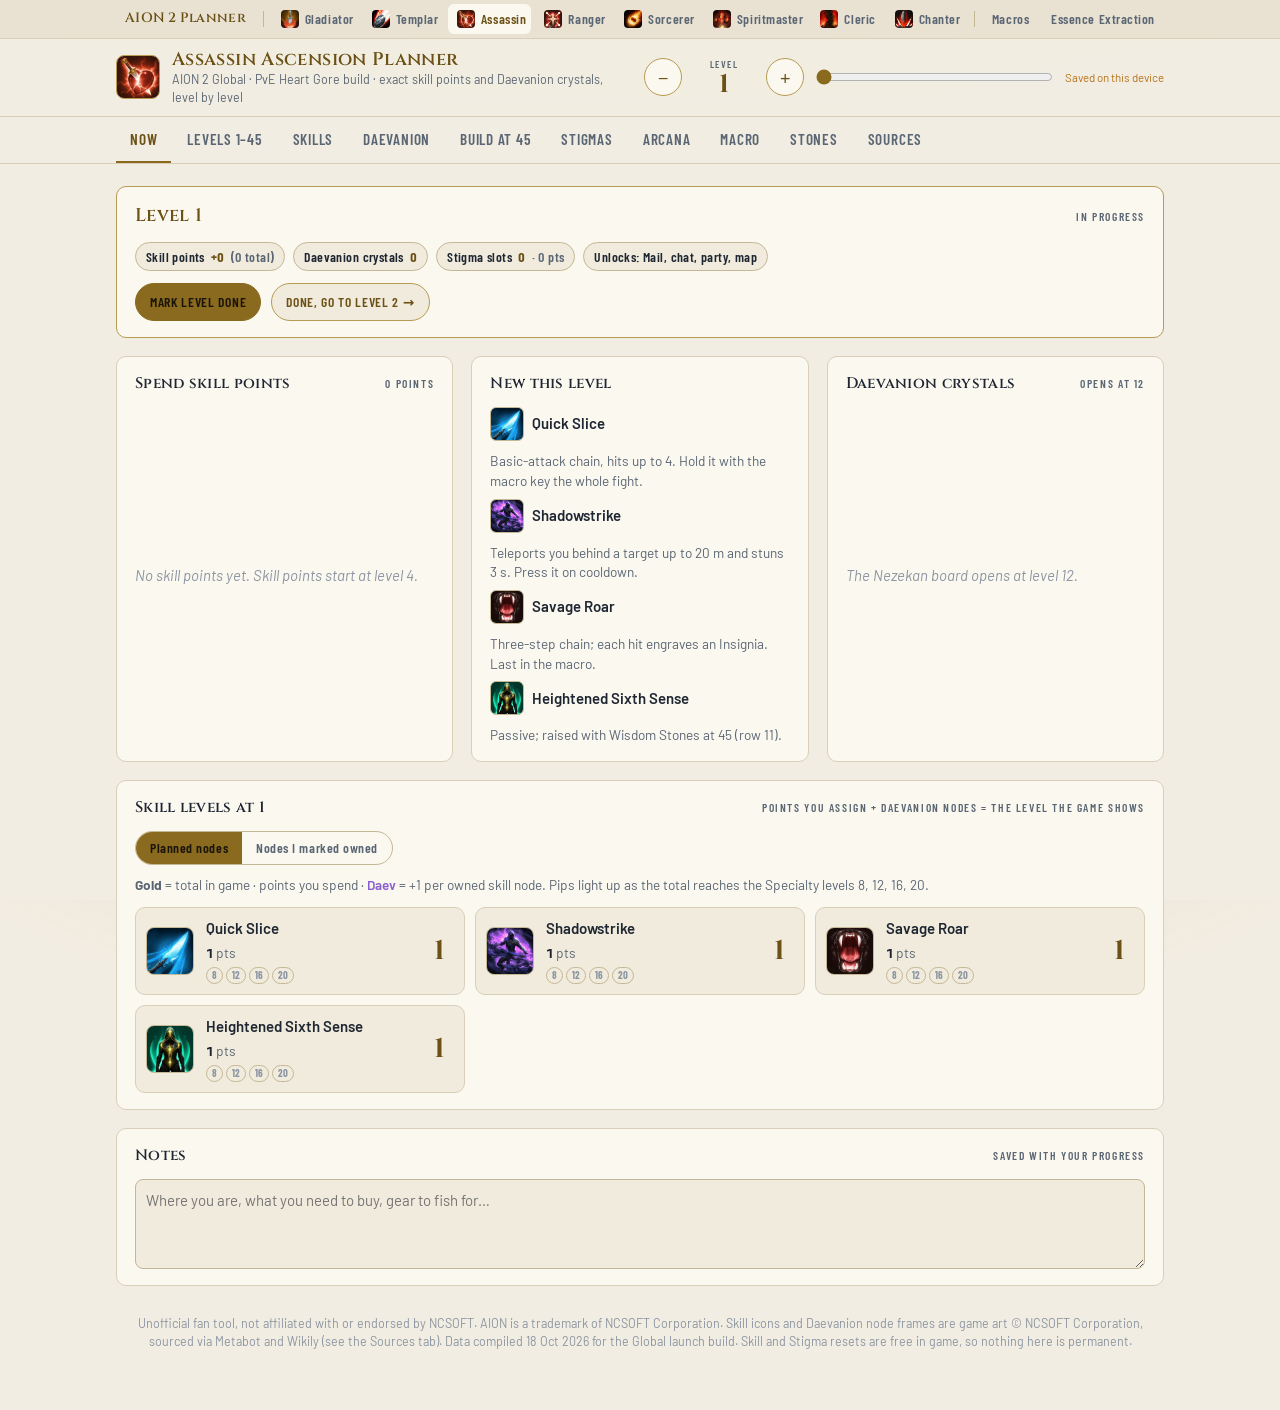
==== commit 70daafd2: "Merge main: keep the Stones tab and the skill-level display with Arcana Both the Stones and Arcana t" ====
--- a/assassin-planner/index.html
+++ b/assassin-planner/index.html
@@ -34,6 +34,7 @@
   <button class="tab" role="tab" data-tab="stig">Stigmas</button>
   <button class="tab" role="tab" data-tab="arcana">Arcana</button>
   <button class="tab" role="tab" data-tab="macro">Macro</button>
+  <button class="tab" role="tab" data-tab="stones">Stones</button>
   <button class="tab" role="tab" data-tab="src">Sources</button>
 </div></nav>
 
@@ -46,12 +47,15 @@
   <section class="panel" id="p-stig" role="tabpanel"></section>
   <section class="panel" id="p-arcana" role="tabpanel"></section>
   <section class="panel" id="p-macro" role="tabpanel"></section>
+  <section class="panel" id="p-stones" role="tabpanel"></section>
   <section class="panel" id="p-src" role="tabpanel"></section>
   <p class="foot">Unofficial fan tool, not affiliated with or endorsed by NCSOFT. AION is a trademark of NCSOFT Corporation. Skill icons and Daevanion node frames are game art &copy; NCSOFT Corporation, sourced via Metabot and Wikily (see the Sources tab). Data compiled 18 Oct 2026 for the Global launch build. Skill and Stigma resets are free in game, so nothing here is permanent.</p>
 </div></main>
 <div class="tip" id="tip" hidden></div>
 <script src="../shared/site.js"></script>
+<script src="../shared/stones.js"></script>
 <script src="data.js"></script>
+<script src="stones.js"></script>
 <script src="../shared/planner.js"></script>
 </body>
 </html>
--- a/shared/planner.css
+++ b/shared/planner.css
@@ -247,6 +247,59 @@
 .fix{display:grid;gap:8px;margin:0;padding:0;list-style:none}
 .fix li{padding:8px 10px;border-left:3px solid var(--warn);background:var(--panel2);border-radius:0 8px 8px 0;font-size:.9rem}
 .fix li b{color:var(--warn)}
+/* skill level breakdown: points + Daevanion */
+.dv{color:var(--p2);font-weight:600}
+.lvgrid{display:grid;grid-template-columns:repeat(auto-fill,minmax(250px,1fr));gap:10px}
+.lvrow{display:grid;grid-template-columns:auto minmax(0,1fr) auto;gap:12px;align-items:center;padding:10px;border:1px solid var(--line);border-radius:10px;background:var(--panel2)}
+.lvrow .mid{display:grid;gap:4px;min-width:0}
+.lvrow .brk{font-size:.85rem;color:var(--muted)}
+.lvrow .brk b{color:var(--fg)}
+.lvrow .big{font-family:var(--font-display);font-weight:700;font-size:1.7rem;line-height:1;color:var(--gold2);min-width:1.6ch;text-align:center}
+.pips{display:inline-flex;gap:3px;flex-wrap:wrap}
+.pip{font-family:var(--font-cond);font-weight:700;font-size:.66rem;line-height:1;padding:2px 5px;border-radius:999px;border:1px solid var(--line2);color:var(--faint)}
+.pip.on{background:var(--gold);border-color:var(--gold);color:#1a1408}
+.seg{display:inline-flex;border:1px solid var(--line2);border-radius:999px;overflow:hidden}
+.seg button{border:0;background:transparent;padding:6px 14px;font-family:var(--font-cond);font-weight:600;letter-spacing:.04em;font-size:.85rem;color:var(--muted)}
+.seg button[aria-pressed="true"]{background:var(--gold);color:#1a1408}
+.gain{display:inline-flex;align-items:center;gap:5px;font-size:.8rem;padding:2px 9px;border-radius:999px;background:color-mix(in srgb, var(--p2) 16%, transparent);border:1px solid color-mix(in srgb, var(--p2) 50%, transparent);color:var(--fg);white-space:nowrap}
+.gain b{color:var(--gold2)}
+.lvt{display:grid;gap:4px;font-size:.85rem;margin-top:2px}
+.lvt .r{display:flex;flex-wrap:wrap;align-items:center;gap:4px 10px}
+.lvt .r .lab{flex:0 0 170px;color:var(--muted)}
+.lvt .r .tot{color:var(--gold2);min-width:3ch}
+@media (max-width:520px){ .lvt .r .lab{flex-basis:100%} }
+.legendnote{font-size:.85rem;color:var(--muted)}
+/* stones tab */
+.sico{width:34px;height:34px;border-radius:7px;object-fit:cover;flex:none;border:1px solid var(--line2);background:#000;vertical-align:middle}
+.sico.sm{width:24px;height:24px;border-radius:5px}
+.sico.lg{width:48px;height:48px;border-radius:9px}
+.gr{display:inline-block;font-family:var(--font-cond);font-weight:700;font-size:.68rem;letter-spacing:.06em;text-transform:uppercase;padding:1px 7px;border-radius:999px;border:1px solid var(--gr);color:color-mix(in srgb, var(--gr) 65%, var(--fg))}
+.stonecards{display:grid;grid-template-columns:repeat(auto-fit,minmax(300px,1fr));gap:12px}
+.stonecard{display:grid;gap:10px;align-content:start;padding:12px;border:1px solid var(--line2);border-radius:10px;background:var(--panel2);min-width:0}
+.sc-head{display:flex;gap:12px;align-items:center}
+.sc-head>div{display:grid;gap:2px;min-width:0}
+.sc-head small{color:var(--muted);font-size:.82rem}
+.sc-grades{display:grid;gap:6px}
+.sc-g{display:grid;gap:1px;padding:6px 10px;border-left:3px solid var(--gr);background:var(--panel);border-radius:0 8px 8px 0}
+.sc-g b{color:color-mix(in srgb, var(--gr) 65%, var(--fg))}
+.sc-g small{color:var(--muted);font-size:.8rem}
+.pickblock{display:grid;gap:10px}
+.bars{display:grid;gap:8px;margin:0;padding:0;list-style:none}
+.bars li{display:grid;grid-template-columns:minmax(190px,1.4fr) minmax(120px,1fr) minmax(80px,1fr) 3.2em;gap:8px 12px;align-items:center;font-size:.9rem}
+.bars .bn{display:flex;align-items:center;gap:8px;flex-wrap:wrap;min-width:0}
+.bars .be{color:var(--muted);font-size:.82rem}
+.bars .bt{height:8px;border-radius:99px;background:var(--panel2);border:1px solid var(--line);overflow:hidden}
+.bars .bt i{display:block;height:100%;background:var(--gold)}
+@media (max-width:640px){ .bars li{grid-template-columns:1fr auto} .bars .be{grid-column:1/-1;order:3} .bars .bt{grid-column:1/-1;order:4} }
+.calc{display:flex;flex-wrap:wrap;gap:12px}
+.calc label{display:grid;gap:4px;font-family:var(--font-cond);font-weight:600;letter-spacing:.05em;text-transform:uppercase;font-size:.72rem;color:var(--muted)}
+.calc select{min-width:180px;max-width:100%;padding:8px 10px;border-radius:8px;border:1px solid var(--line2);background:var(--panel2);color:var(--fg);font:inherit;text-transform:none;letter-spacing:0;font-size:.95rem}
+.calcout{display:grid;grid-template-columns:repeat(auto-fit,minmax(170px,1fr));gap:10px}
+.cbox{display:grid;gap:2px;padding:10px 12px;border:1px solid var(--line);border-radius:10px;background:var(--panel2);min-width:0}
+.cbox b{font-family:var(--font-display);font-size:1.35rem;color:var(--gold2)}
+.cbox small{color:var(--muted);font-size:.8rem}
+table.theo tr.rec td{background:color-mix(in srgb, var(--gold) 8%, transparent)}
+table.theo td .gain{margin-left:6px}
 .foot{color:var(--faint);font-size:.78rem;text-align:center;padding-top:10px}
 
 /* ---------- site menu ---------- */
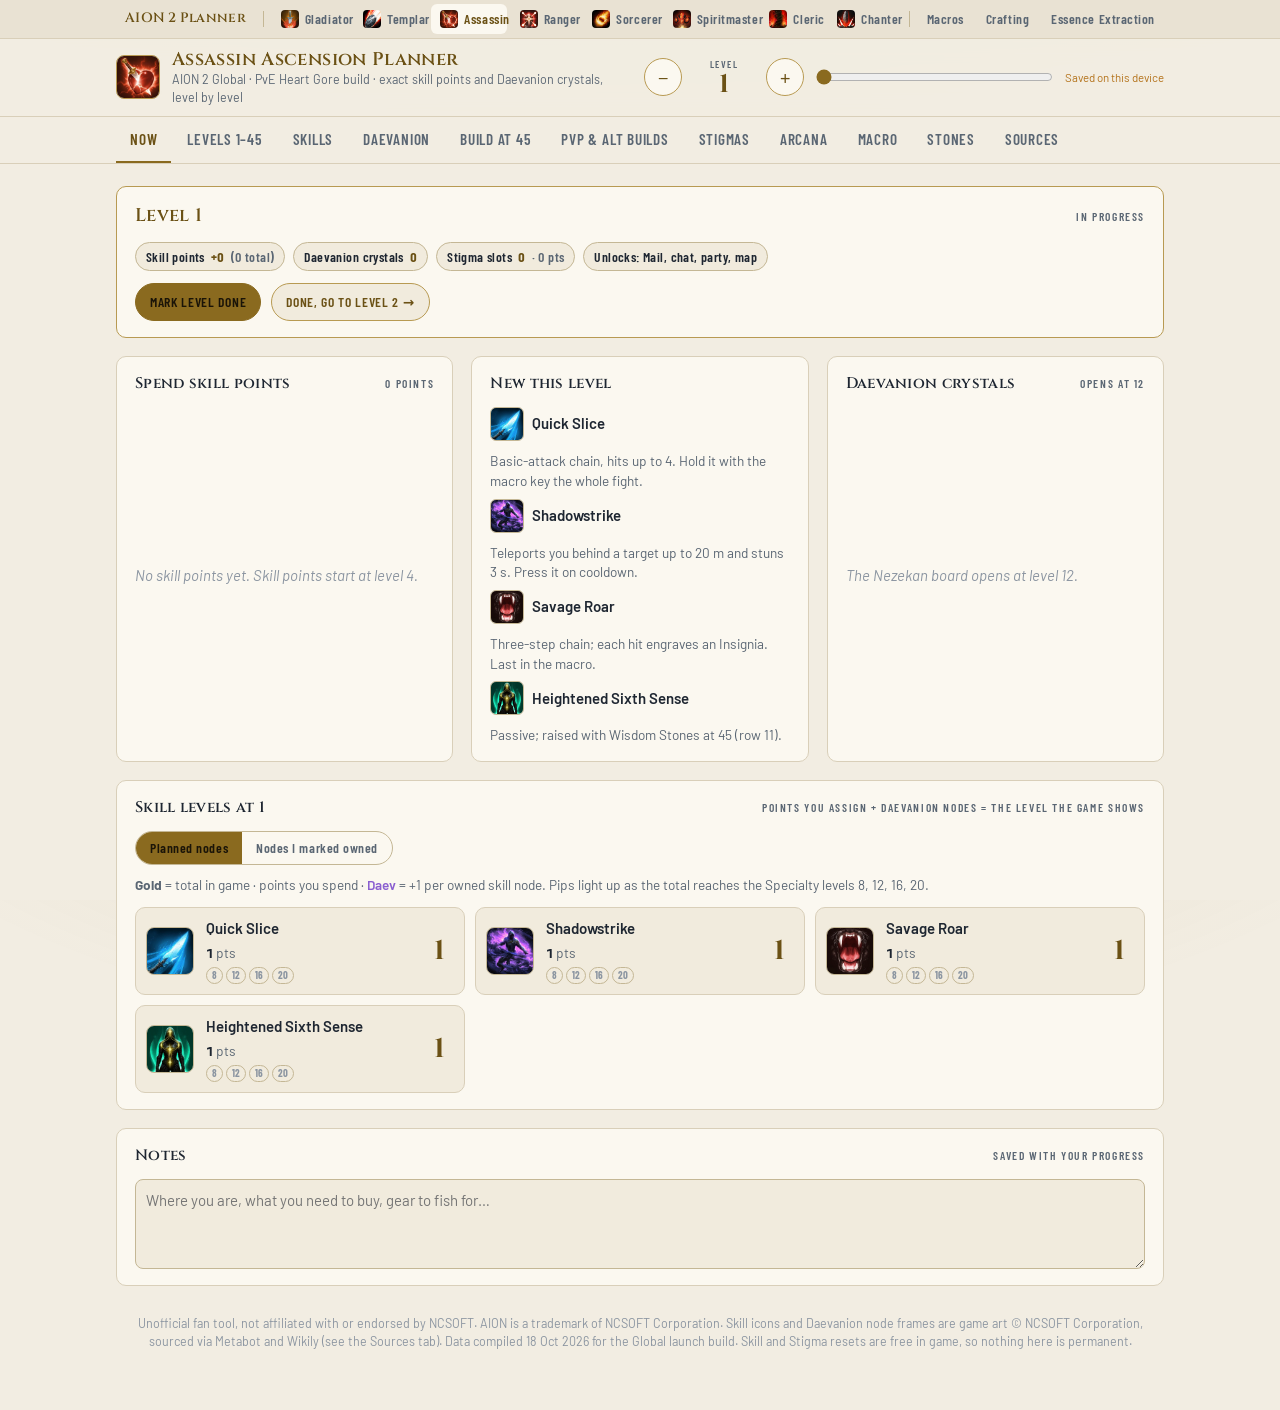
==== commit c8a3498b: "Add Assassin PvP and alternate builds" ====
--- a/assassin-planner/index.html
+++ b/assassin-planner/index.html
@@ -31,6 +31,7 @@
   <button class="tab" role="tab" data-tab="skills">Skills</button>
   <button class="tab" role="tab" data-tab="daev">Daevanion</button>
   <button class="tab" role="tab" data-tab="build">Build at 45</button>
+  <button class="tab" role="tab" data-tab="builds">PvP &amp; alt builds</button>
   <button class="tab" role="tab" data-tab="stig">Stigmas</button>
   <button class="tab" role="tab" data-tab="arcana">Arcana</button>
   <button class="tab" role="tab" data-tab="macro">Macro</button>
@@ -44,6 +45,7 @@
   <section class="panel" id="p-skills" role="tabpanel"></section>
   <section class="panel" id="p-daev" role="tabpanel"></section>
   <section class="panel" id="p-build" role="tabpanel"></section>
+  <section class="panel" id="p-builds" role="tabpanel"></section>
   <section class="panel" id="p-stig" role="tabpanel"></section>
   <section class="panel" id="p-arcana" role="tabpanel"></section>
   <section class="panel" id="p-macro" role="tabpanel"></section>
--- a/shared/planner.css
+++ b/shared/planner.css
@@ -339,3 +339,13 @@
 .acard .aalt b{display:block;font-family:var(--font-cond);letter-spacing:.06em;text-transform:uppercase;font-size:.7rem;color:var(--warn)}
 .chip.on{border-color:var(--ok);color:var(--ok)}
 .chip.off{opacity:.55}
+
+/* ---------- builds ---------- */
+.bpicks{display:grid;grid-template-columns:repeat(auto-fill,minmax(200px,1fr));gap:10px}
+.bpick{display:grid;gap:3px;justify-items:start;text-align:left;padding:10px 12px;border-radius:10px;border:1px solid var(--line2);background:var(--panel2)}
+.bpick b{font-family:var(--font-display);font-weight:600;color:var(--fg)}
+.bpick small{color:var(--muted);font-size:.8rem}
+.bpick.on{border-color:var(--gold);background:color-mix(in srgb, var(--gold) 14%, var(--panel2))}
+.bpick .mode{font-family:var(--font-cond);font-weight:700;letter-spacing:.08em;text-transform:uppercase;font-size:.68rem;padding:1px 7px;border-radius:999px;color:#fff;background:var(--ok)}
+.bpick .mode-pvp{background:var(--fire)}
+.bpick .mode-pve-pvp{background:var(--p2)}
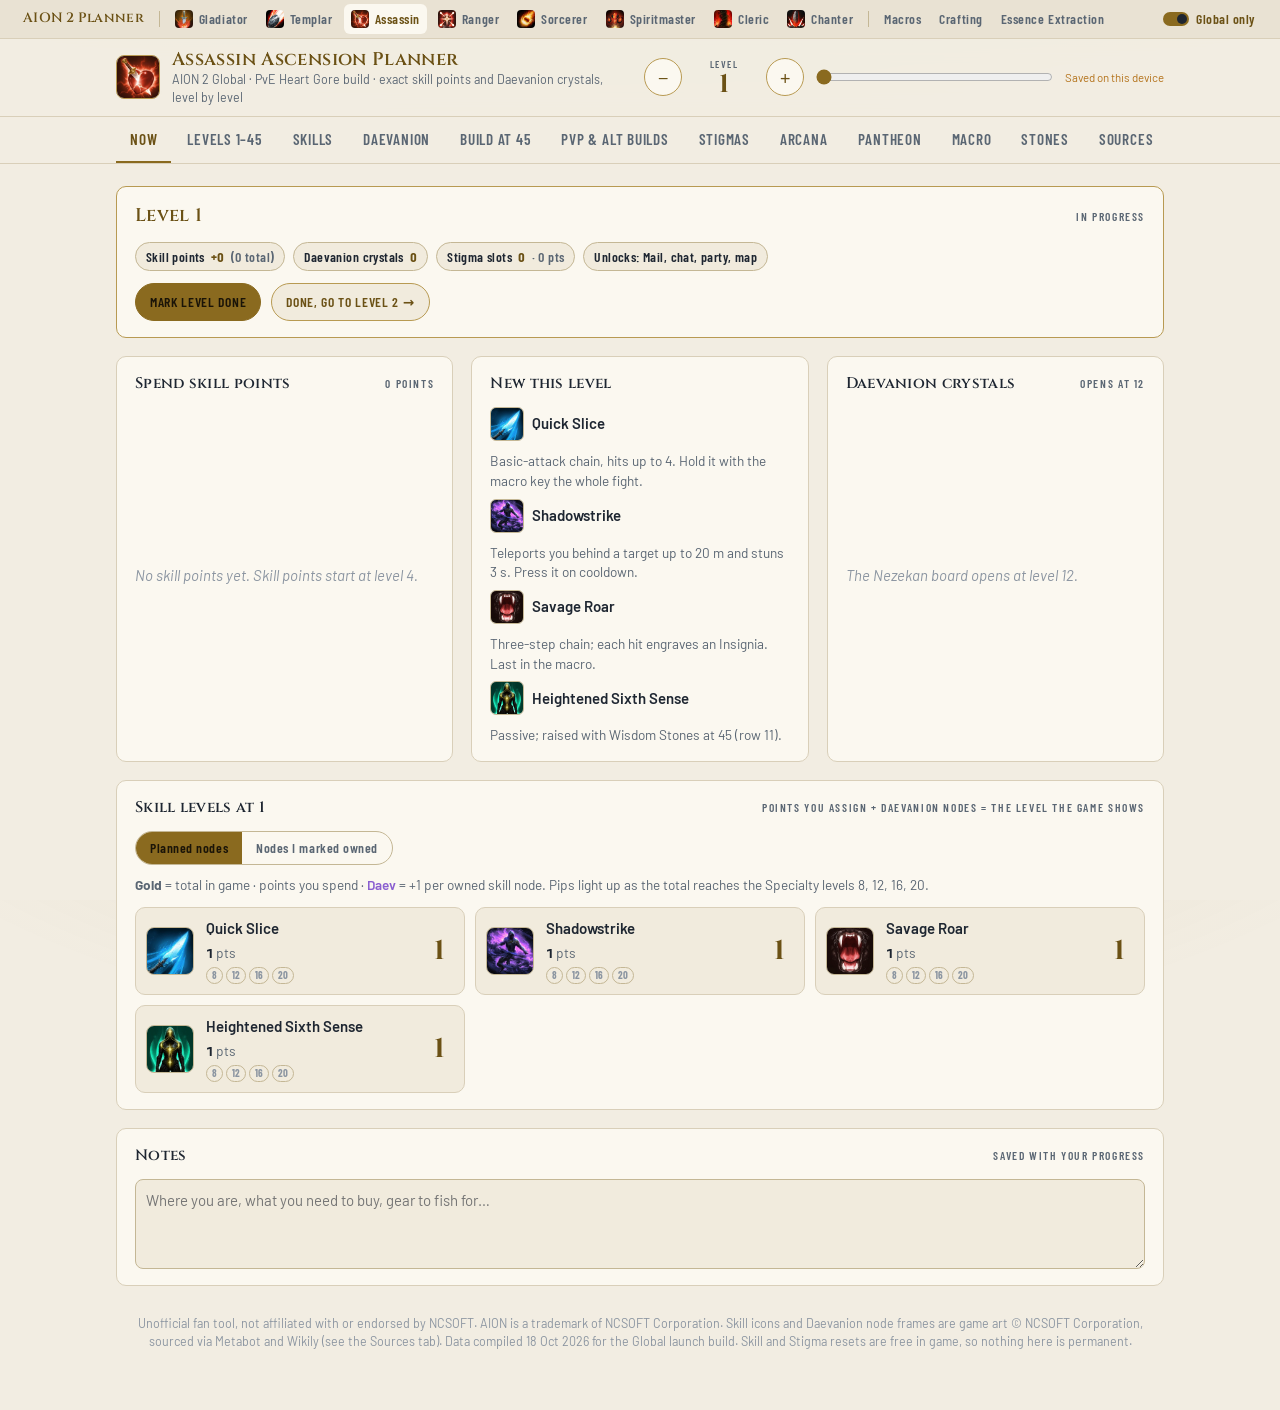
==== commit 6373ba4a: "Add a Pantheon tab: the ten deity stats, every piece, and per-class presets with totals tools/panthe" ====
--- a/assassin-planner/index.html
+++ b/assassin-planner/index.html
@@ -34,6 +34,7 @@
   <button class="tab" role="tab" data-tab="builds">PvP &amp; alt builds</button>
   <button class="tab" role="tab" data-tab="stig">Stigmas</button>
   <button class="tab" role="tab" data-tab="arcana">Arcana</button>
+  <button class="tab" role="tab" data-tab="pantheon">Pantheon</button>
   <button class="tab" role="tab" data-tab="macro">Macro</button>
   <button class="tab" role="tab" data-tab="stones">Stones</button>
   <button class="tab" role="tab" data-tab="src">Sources</button>
@@ -48,6 +49,7 @@
   <section class="panel" id="p-builds" role="tabpanel"></section>
   <section class="panel" id="p-stig" role="tabpanel"></section>
   <section class="panel" id="p-arcana" role="tabpanel"></section>
+  <section class="panel" id="p-pantheon" role="tabpanel"></section>
   <section class="panel" id="p-macro" role="tabpanel"></section>
   <section class="panel" id="p-stones" role="tabpanel"></section>
   <section class="panel" id="p-src" role="tabpanel"></section>
@@ -56,6 +58,7 @@
 <div class="tip" id="tip" hidden></div>
 <script src="../shared/site.js"></script>
 <script src="../shared/stones.js"></script>
+<script src="../shared/pantheon.js"></script>
 <script src="data.js"></script>
 <script src="stones.js"></script>
 <script src="../shared/planner.js"></script>
--- a/shared/planner.css
+++ b/shared/planner.css
@@ -304,14 +304,24 @@
 
 /* ---------- site menu ---------- */
 .site{background:var(--bg2);border-bottom:1px solid var(--line);font-family:var(--font-cond);font-weight:600;letter-spacing:.04em;font-size:.85rem}
-.site .wrap{display:flex;align-items:center;gap:4px;overflow-x:auto;scrollbar-width:none;padding-block:4px}
-.site .wrap::-webkit-scrollbar{display:none}
-.site a{color:var(--muted);text-decoration:none;padding:5px 9px;border-radius:6px;white-space:nowrap;display:inline-flex;align-items:center;gap:6px}
+.site .wrap{display:flex;align-items:center;gap:8px;padding-block:4px;max-width:1280px}
+.site .links{display:flex;align-items:center;gap:4px;overflow-x:auto;scrollbar-width:none;flex:1 1 auto;min-width:0}
+.site .links::-webkit-scrollbar{display:none}
+.site a{color:var(--muted);text-decoration:none;padding:5px 7px;border-radius:6px;white-space:nowrap;display:inline-flex;align-items:center;gap:6px}
 .site a:hover{color:var(--fg);background:var(--panel)}
 .site a[aria-current="page"]{color:var(--gold2);background:var(--panel)}
 .site a.home{color:var(--gold2);font-family:var(--font-display);letter-spacing:.02em}
 .site a img{width:18px;height:18px;border-radius:4px}
 .site .sep{width:1px;height:16px;background:var(--line2);margin-inline:4px;flex:none}
+.site .gtoggle{flex:none;display:inline-flex;align-items:center;gap:7px;padding:5px 9px;border:0;border-radius:6px;background:none;color:var(--muted);font:inherit;letter-spacing:inherit;white-space:nowrap;cursor:pointer}
+.site .gtoggle:hover{color:var(--fg);background:var(--panel)}
+.site .gtoggle .sw{width:26px;height:14px;border-radius:7px;background:var(--line2);position:relative;flex:none;transition:background .15s}
+.site .gtoggle .sw::after{content:"";position:absolute;top:2px;left:2px;width:10px;height:10px;border-radius:50%;background:var(--fg);transition:transform .15s}
+.site .gtoggle[aria-pressed="true"]{color:var(--gold2)}
+.site .gtoggle[aria-pressed="true"] .sw{background:var(--gold)}
+.site .gtoggle[aria-pressed="true"] .sw::after{transform:translateX(12px)}
+html.global-only .nonglobal{display:none!important}
+.nonglobal-tag{font-family:var(--font-cond);font-size:.72rem;font-weight:700;letter-spacing:.05em;color:var(--fire);border:1px solid currentColor;border-radius:4px;padding:0 4px;margin-right:4px;vertical-align:1px}
 .ico.ph{display:inline-grid;place-items:center;font-family:var(--font-cond);font-weight:700;font-size:.7rem;color:var(--gold2);background:var(--panel2)}
 .nd .ph{position:absolute;left:22%;top:22%;width:56%;height:56%;border-radius:50%;display:grid;place-items:center;background:#000;color:var(--gold2);font-family:var(--font-cond);font-weight:700;font-size:.8em}
 @media (max-width:520px){ .lvl{flex-wrap:wrap;min-width:0} .lvl .save{flex-basis:100%;text-align:right;margin-top:-6px} }
@@ -349,3 +359,6 @@
 .bpick .mode{font-family:var(--font-cond);font-weight:700;letter-spacing:.08em;text-transform:uppercase;font-size:.68rem;padding:1px 7px;border-radius:999px;color:#fff;background:var(--ok)}
 .bpick .mode-pvp{background:var(--fire)}
 .bpick .mode-pve-pvp{background:var(--p2)}
+.bgrid{align-items:start}
+.bgrid .card{align-content:start}
+.bcol{display:grid;gap:18px;min-width:0}
